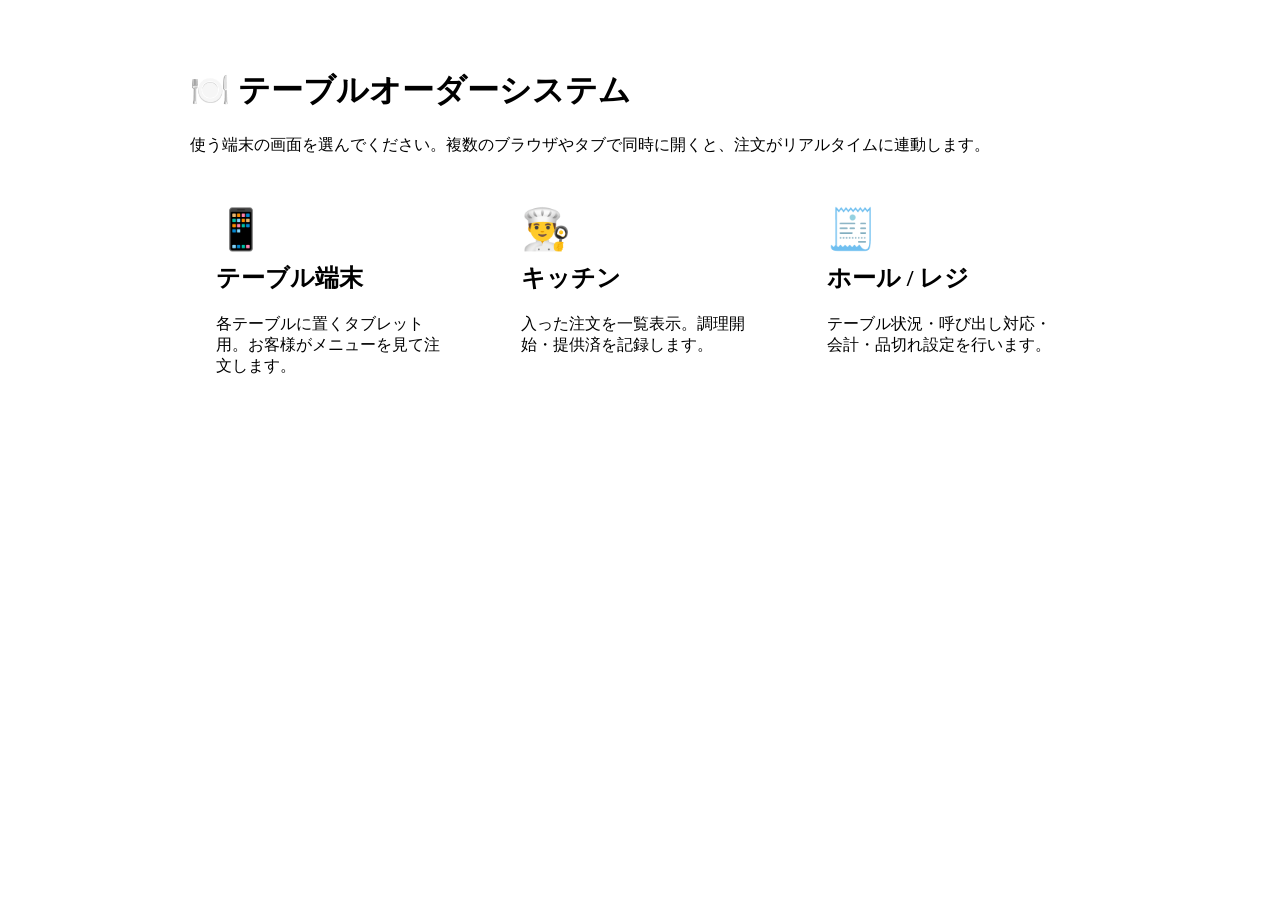
==== static/index.html @ b915b04e "テーブルオーダーシステムを追加 ファミレス向けのタブレット注文 Web アプリ。Python 標準ライブラリのみで動作する。  - テーブル端末: 人数入力、メニュー閲覧・カート・注文、注文履歴、店員" ====
<!doctype html>
<html lang="ja">
<head>
<meta charset="utf-8">
<meta name="viewport" content="width=device-width, initial-scale=1">
<title>テーブルオーダーシステム</title>
<link rel="stylesheet" href="/style.css">
<style>
  main { max-width: 900px; margin: 0 auto; padding: 40px 16px; }
  .cards { display: grid; grid-template-columns: repeat(auto-fit, minmax(240px, 1fr)); gap: 16px; margin-top: 24px; }
  .card {
    display: block; padding: 24px; border-radius: var(--radius); background: var(--surface);
    box-shadow: var(--shadow); color: inherit; text-decoration: none; border: 2px solid transparent;
  }
  .card:hover { border-color: var(--primary); }
  .card .icon { font-size: 2.5rem; }
  .card h2 { margin-top: .4em; }
</style>
</head>
<body>
<main>
  <h1>🍽️ テーブルオーダーシステム</h1>
  <p class="muted">使う端末の画面を選んでください。複数のブラウザやタブで同時に開くと、注文がリアルタイムに連動します。</p>
  <div class="cards">
    <a class="card" href="/table">
      <div class="icon">📱</div>
      <h2>テーブル端末</h2>
      <p class="muted">各テーブルに置くタブレット用。お客様がメニューを見て注文します。</p>
    </a>
    <a class="card" href="/kitchen">
      <div class="icon">👨‍🍳</div>
      <h2>キッチン</h2>
      <p class="muted">入った注文を一覧表示。調理開始・提供済を記録します。</p>
    </a>
    <a class="card" href="/staff">
      <div class="icon">🧾</div>
      <h2>ホール / レジ</h2>
      <p class="muted">テーブル状況・呼び出し対応・会計・品切れ設定を行います。</p>
    </a>
  </div>
</main>
</body>
</html>
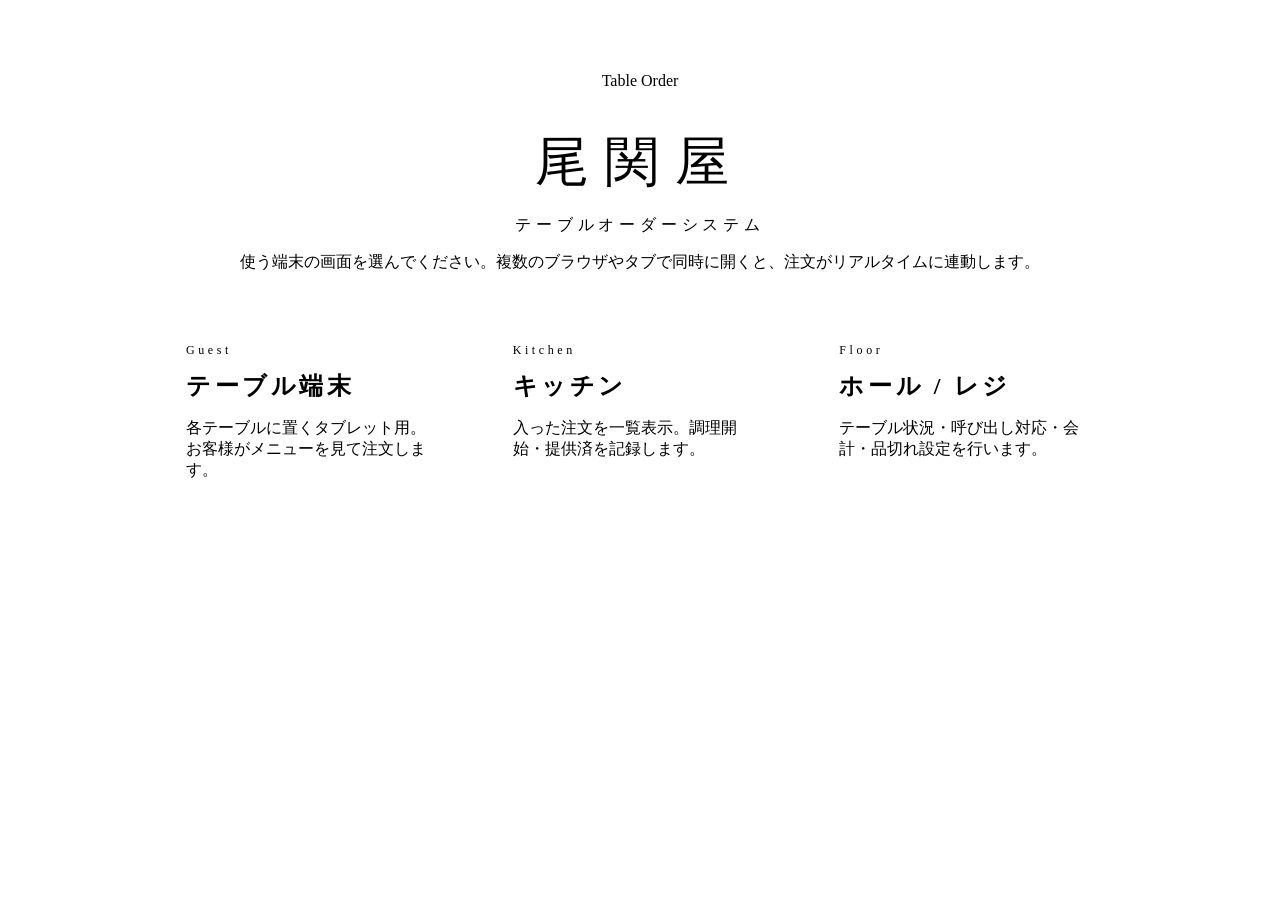
==== commit 5b9af5d2: "尾関屋向けにデザイン刷新・おすすめ・アレルギー対応を追加 - 黒と金を基調にした明朝体の高級感あるデザインに変更し、店名「尾関屋」を表示 - 本日のおすすめ: ホール画面で商品ごとにおすすめを設定し、" ====
--- a/static/index.html
+++ b/static/index.html
@@ -3,37 +3,43 @@
 <head>
 <meta charset="utf-8">
 <meta name="viewport" content="width=device-width, initial-scale=1">
-<title>テーブルオーダーシステム</title>
+<title>尾関屋 | テーブルオーダーシステム</title>
 <link rel="stylesheet" href="/style.css">
 <style>
-  main { max-width: 900px; margin: 0 auto; padding: 40px 16px; }
-  .cards { display: grid; grid-template-columns: repeat(auto-fit, minmax(240px, 1fr)); gap: 16px; margin-top: 24px; }
+  main { max-width: 960px; margin: 0 auto; padding: 64px 16px; text-align: center; }
+  main > .ornament { width: min(420px, 80%); margin: 0 auto 16px; }
+  h1 { font-size: clamp(2.2rem, 6vw, 3.4rem); font-weight: 500; letter-spacing: .3em; margin-bottom: .1em; }
+  .subtitle { color: var(--gold); letter-spacing: .3em; }
+  .cards { display: grid; grid-template-columns: repeat(auto-fit, minmax(250px, 1fr)); gap: 20px; margin-top: 40px; text-align: left; }
   .card {
-    display: block; padding: 24px; border-radius: var(--radius); background: var(--surface);
-    box-shadow: var(--shadow); color: inherit; text-decoration: none; border: 2px solid transparent;
+    display: block; padding: 30px 26px; color: inherit; text-decoration: none;
+    background: linear-gradient(180deg, var(--surface-2), var(--surface));
+    border: 1px solid var(--border); transition: border-color .2s, box-shadow .2s;
   }
-  .card:hover { border-color: var(--primary); }
-  .card .icon { font-size: 2.5rem; }
-  .card h2 { margin-top: .4em; }
+  .card:hover { border-color: var(--gold); box-shadow: var(--shadow); }
+  .card .label { color: var(--gold); letter-spacing: .3em; font-size: .75rem; }
+  .card h2 { margin: .5em 0; letter-spacing: .15em; }
 </style>
 </head>
 <body>
 <main>
-  <h1>🍽️ テーブルオーダーシステム</h1>
+  <div class="ornament">Table Order</div>
+  <h1>尾関屋</h1>
+  <p class="subtitle">テーブルオーダーシステム</p>
   <p class="muted">使う端末の画面を選んでください。複数のブラウザやタブで同時に開くと、注文がリアルタイムに連動します。</p>
   <div class="cards">
     <a class="card" href="/table">
-      <div class="icon">📱</div>
+      <div class="label">Guest</div>
       <h2>テーブル端末</h2>
       <p class="muted">各テーブルに置くタブレット用。お客様がメニューを見て注文します。</p>
     </a>
     <a class="card" href="/kitchen">
-      <div class="icon">👨‍🍳</div>
+      <div class="label">Kitchen</div>
       <h2>キッチン</h2>
       <p class="muted">入った注文を一覧表示。調理開始・提供済を記録します。</p>
     </a>
     <a class="card" href="/staff">
-      <div class="icon">🧾</div>
+      <div class="label">Floor</div>
       <h2>ホール / レジ</h2>
       <p class="muted">テーブル状況・呼び出し対応・会計・品切れ設定を行います。</p>
     </a>
